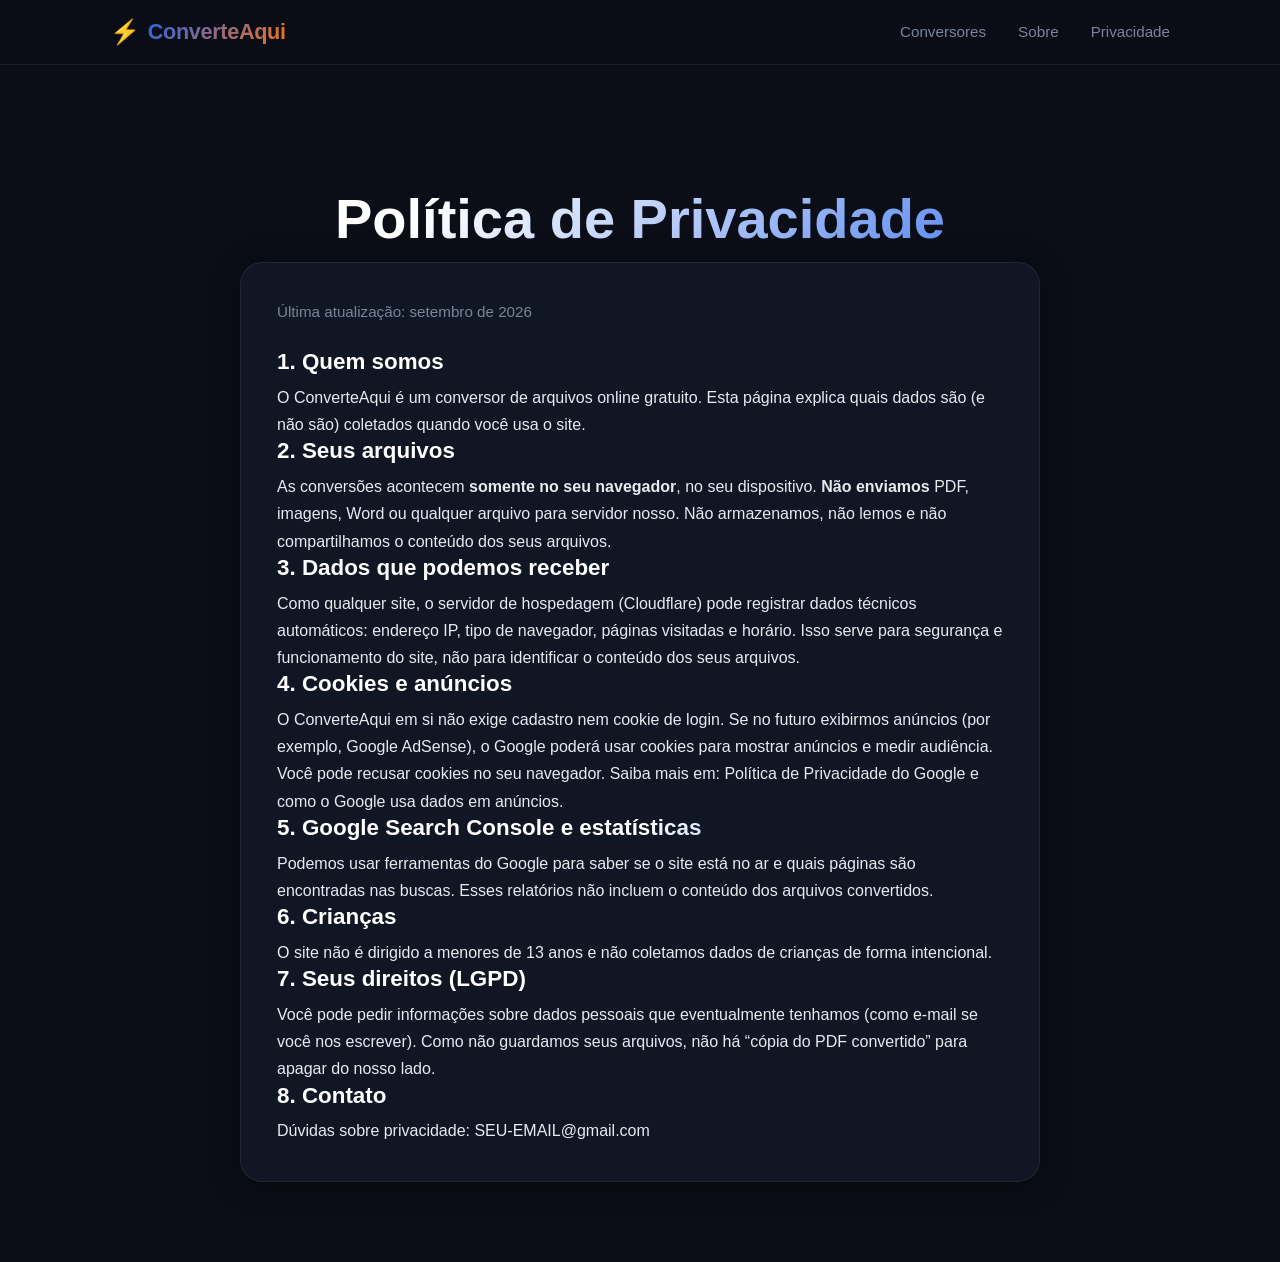
==== privacidade.html @ 91e2f609 "Create privacidade.html" ====
<!DOCTYPE html>
<html lang="pt-BR">
<head>
  <meta charset="UTF-8" />
  <meta name="viewport" content="width=device-width, initial-scale=1.0" />
  <title>Política de Privacidade – ConverteAqui</title>
  <meta name="description" content="Política de privacidade do ConverteAqui. Conversões 100% no navegador. Seus arquivos não são enviados a nenhum servidor." />
  <link rel="canonical" href="https://converteaqui.arquivoss.workers.dev/privacidade.html" />
  <link rel="stylesheet" href="style.css" />
</head>
<body>
  <header class="site-header">
    <div class="header-inner">
      <a href="index.html" class="logo" aria-label="ConverteAqui Home">
        <span class="logo-icon">⚡</span>
        <span class="logo-text">ConverteAqui</span>
      </a>
      <nav class="main-nav">
        <a href="index.html#converters">Conversores</a>
        <a href="sobre.html">Sobre</a>
        <a href="privacidade.html">Privacidade</a>
      </nav>
    </div>
  </header>

  <section class="faq-section" style="padding-top:120px;">
    <div class="container">
      <h1 class="section-title">Política de Privacidade</h1>
      <div class="panel-card" style="max-width:800px;margin:0 auto;line-height:1.7;">
        <p class="panel-desc">Última atualização: setembro de 2026</p>

        <h3>1. Quem somos</h3>
        <p>O ConverteAqui é um conversor de arquivos online gratuito. Esta página explica quais dados são (e não são) coletados quando você usa o site.</p>

        <h3>2. Seus arquivos</h3>
        <p>As conversões acontecem <strong>somente no seu navegador</strong>, no seu dispositivo. <strong>Não enviamos</strong> PDF, imagens, Word ou qualquer arquivo para servidor nosso. Não armazenamos, não lemos e não compartilhamos o conteúdo dos seus arquivos.</p>

        <h3>3. Dados que podemos receber</h3>
        <p>Como qualquer site, o servidor de hospedagem (Cloudflare) pode registrar dados técnicos automáticos: endereço IP, tipo de navegador, páginas visitadas e horário. Isso serve para segurança e funcionamento do site, não para identificar o conteúdo dos seus arquivos.</p>

        <h3>4. Cookies e anúncios</h3>
        <p>O ConverteAqui em si não exige cadastro nem cookie de login. Se no futuro exibirmos anúncios (por exemplo, Google AdSense), o Google poderá usar cookies para mostrar anúncios e medir audiência. Você pode recusar cookies no seu navegador. Saiba mais em: <a href="https://policies.google.com/privacy" target="_blank" rel="noopener">Política de Privacidade do Google</a> e <a href="https://policies.google.com/technologies/ads" target="_blank" rel="noopener">como o Google usa dados em anúncios</a>.</p>

        <h3>5. Google Search Console e estatísticas</h3>
        <p>Podemos usar ferramentas do Google para saber se o site está no ar e quais páginas são encontradas nas buscas. Esses relatórios não incluem o conteúdo dos arquivos convertidos.</p>

        <h3>6. Crianças</h3>
        <p>O site não é dirigido a menores de 13 anos e não coletamos dados de crianças de forma intencional.</p>

        <h3>7. Seus direitos (LGPD)</h3>
        <p>Você pode pedir informações sobre dados pessoais que eventualmente tenhamos (como e-mail se você nos escrever). Como não guardamos seus arquivos, não há “cópia do PDF convertido” para apagar do nosso lado.</p>

        <h3>8. Contato</h3>
        <p>Dúvidas sobre privacidade: <a href="mailto:SEU-EMAIL@gmail.com">SEU-EMAIL@gmail.com</a></p>
      </div>
    </div>
  </section>
</body>
</html>
---- style.css ----
/* ============================================================
   FileFlux — style.css
   Author: Avinash Walton
   ============================================================ */

/* ── Variables ── */
:root {
  --c-bg:        #0b0e17;
  --c-surface:   #111624;
  --c-surface2:  #181e30;
  --c-border:    rgba(255,255,255,0.07);
  --c-accent:    #2563eb;
  --c-accent2:   #f97316;
  --c-text:      #e8eaf0;
  --c-muted:     #7a859a;
  --c-yt:        #ff0000;
  --c-fb:        #1877f2;
  --c-tw:        #000000;
  --c-ig-from:   #f09433;
  --c-ig-to:     #c13584;
  --c-th:        #000000;
  --c-li:        #0a66c2;

  --radius-sm:   8px;
  --radius-md:   14px;
  --radius-lg:   22px;
  --shadow:      0 4px 32px rgba(0,0,0,0.4);
  --shadow-lg:   0 8px 60px rgba(0,0,0,0.6);
  --transition:  0.22s cubic-bezier(0.4, 0, 0.2, 1);

  --font-display: 'Syne', sans-serif;
  --font-body:    'DM Sans', sans-serif;
}

/* ── Reset & Base ── */
*, *::before, *::after { box-sizing: border-box; margin: 0; padding: 0; }

html {
  scroll-behavior: smooth;
  scroll-padding-top: 80px;
}

body {
  background: var(--c-bg);
  color: var(--c-text);
  font-family: var(--font-body);
  font-size: 16px;
  line-height: 1.6;
  -webkit-font-smoothing: antialiased;
  overflow-x: hidden;
}

a { color: inherit; text-decoration: none; }
img { max-width: 100%; display: block; }
button { cursor: pointer; border: none; background: none; font-family: inherit; }
input, select, textarea { font-family: inherit; }

.container {
  max-width: 1100px;
  margin: 0 auto;
  padding: 0 20px;
}

/* ── Typography ── */
h1, h2, h3 { font-family: var(--font-display); line-height: 1.2; }
h1 { font-size: clamp(2rem, 5vw, 3.5rem); font-weight: 800; }
h2 { font-size: clamp(1.6rem, 3.5vw, 2.4rem); font-weight: 700; }
h3 { font-size: clamp(1.1rem, 2.5vw, 1.4rem); font-weight: 700; }

/* ── Section Titles ── */
.section-title {
  text-align: center;
  margin-bottom: 10px;
  background: linear-gradient(135deg, #fff 30%, var(--c-accent));
  -webkit-background-clip: text;
  -webkit-text-fill-color: transparent;
  background-clip: text;
}
.section-sub {
  text-align: center;
  color: var(--c-muted);
  margin-bottom: 40px;
  font-size: 1rem;
}

/* ============================================================
   HEADER
   ============================================================ */
.site-header {
  position: sticky;
  top: 0;
  z-index: 100;
  background: rgba(11,14,23,0.9);
  backdrop-filter: blur(16px);
  border-bottom: 1px solid var(--c-border);
}

.header-inner {
  display: flex;
  align-items: center;
  justify-content: space-between;
  max-width: 1100px;
  margin: 0 auto;
  padding: 0 20px;
  height: 64px;
}

.logo {
  display: flex;
  align-items: center;
  gap: 8px;
  font-family: var(--font-display);
  font-weight: 800;
  font-size: 1.35rem;
  letter-spacing: -0.3px;
}
.logo-icon { font-size: 1.5rem; }
.logo-text {
  background: linear-gradient(135deg, var(--c-accent), var(--c-accent2));
  -webkit-background-clip: text;
  -webkit-text-fill-color: transparent;
  background-clip: text;
}

.main-nav {
  display: flex;
  gap: 32px;
}
.main-nav a {
  color: var(--c-muted);
  font-weight: 500;
  font-size: 0.95rem;
  transition: color var(--transition);
  position: relative;
}
.main-nav a::after {
  content: '';
  position: absolute;
  bottom: -4px; left: 0;
  width: 0; height: 2px;
  background: var(--c-accent);
  transition: width var(--transition);
}
.main-nav a:hover { color: var(--c-text); }
.main-nav a:hover::after { width: 100%; }

.hamburger {
  display: none;
  flex-direction: column;
  gap: 5px;
  padding: 4px;
}
.hamburger span {
  display: block;
  width: 24px; height: 2px;
  background: var(--c-text);
  border-radius: 2px;
  transition: all var(--transition);
}
.hamburger.open span:nth-child(1) { transform: translateY(7px) rotate(45deg); }
.hamburger.open span:nth-child(2) { opacity: 0; }
.hamburger.open span:nth-child(3) { transform: translateY(-7px) rotate(-45deg); }

.mobile-nav {
  display: none;
  flex-direction: column;
  background: var(--c-surface);
  border-top: 1px solid var(--c-border);
  overflow: hidden;
  max-height: 0;
  transition: max-height 0.35s ease;
}
.mobile-nav.open { max-height: 200px; }
.mobile-nav a {
  display: block;
  padding: 14px 24px;
  color: var(--c-muted);
  font-weight: 500;
  border-bottom: 1px solid var(--c-border);
  transition: color var(--transition), background var(--transition);
}
.mobile-nav a:hover { color: var(--c-text); background: var(--c-surface2); }

/* ============================================================
   HERO
   ============================================================ */
.hero {
  position: relative;
  padding: 100px 0 60px;
  overflow: hidden;
  text-align: center;
  z-index: 0;
}

.hero-bg-grid {
  position: absolute;
  inset: 0;
  background-image:
    linear-gradient(rgba(245,166,35,0.04) 1px, transparent 1px),
    linear-gradient(90deg, rgba(245,166,35,0.04) 1px, transparent 1px);
  background-size: 60px 60px;
  pointer-events: none;
}
.hero::before {
  content: '';
  position: absolute;
  top: -200px; left: 50%;
  transform: translateX(-50%);
  width: 600px; height: 600px;
  background: radial-gradient(circle, rgba(245,166,35,0.12) 0%, transparent 70%);
  pointer-events: none;
}

.hero-content { position: relative; z-index: 1; }

.hero-badge {
  display: inline-flex;
  align-items: center;
  gap: 6px;
  background: rgba(245,166,35,0.12);
  border: 1px solid rgba(245,166,35,0.25);
  color: var(--c-accent);
  font-size: 0.8rem;
  font-weight: 600;
  letter-spacing: 0.5px;
  padding: 6px 14px;
  border-radius: 50px;
  margin-bottom: 24px;
  animation: fadeInDown 0.6s ease both;
}

h1.hero h1 { animation: fadeInUp 0.7s ease 0.1s both; }
.hero h1 {
  animation: fadeInUp 0.7s ease 0.15s both;
  margin-bottom: 20px;
}
.accent {
  background: linear-gradient(135deg, var(--c-accent), var(--c-accent2));
  -webkit-background-clip: text;
  -webkit-text-fill-color: transparent;
  background-clip: text;
}

.hero-sub {
  color: var(--c-muted);
  font-size: clamp(0.95rem, 2vw, 1.15rem);
  max-width: 620px;
  margin: 0 auto 36px;
  animation: fadeInUp 0.7s ease 0.25s both;
}

.btn-primary {
  display: inline-block;
  background: linear-gradient(135deg, var(--c-accent), var(--c-accent2));
  color: #0b0e17;
  font-family: var(--font-display);
  font-weight: 700;
  font-size: 1rem;
  padding: 14px 36px;
  border-radius: 50px;
  transition: transform var(--transition), box-shadow var(--transition);
  box-shadow: 0 4px 24px rgba(245,166,35,0.3);
  animation: fadeInUp 0.7s ease 0.35s both;
}
.btn-primary:hover {
  transform: translateY(-2px);
  box-shadow: 0 8px 36px rgba(245,166,35,0.45);
}

/* Ticker */
.hero-ticker {
  margin-top: 56px;
  overflow: hidden;
  border-top: 1px solid var(--c-border);
  border-bottom: 1px solid var(--c-border);
  padding: 12px 0;
  background: rgba(255,255,255,0.02);
}
.ticker-track {
  display: flex;
  gap: 40px;
  white-space: nowrap;
  animation: ticker 20s linear infinite;
}
.ticker-track span {
  font-family: var(--font-display);
  font-weight: 600;
  font-size: 0.85rem;
  color: var(--c-muted);
  letter-spacing: 1px;
  text-transform: uppercase;
}
.ticker-track span::before {
  content: '•';
  margin-right: 40px;
  color: var(--c-accent);
}
@keyframes ticker { from { transform: translateX(0); } to { transform: translateX(-50%); } }

/* ============================================================
   CONVERTERS SECTION
   ============================================================ */
.converters-section {
  padding: 80px 0 60px;
  position: relative;
  z-index: 1;
}

/* Tab Grid */
.tab-grid {
  display: flex;
  flex-wrap: wrap;
  gap: 8px;
  justify-content: center;
  margin-bottom: 36px;
  position: relative;
  z-index: 2;
}

.tab-btn {
  background: var(--c-surface);
  border: 1px solid var(--c-border);
  color: var(--c-muted);
  font-family: var(--font-display);
  font-weight: 600;
  font-size: 0.82rem;
  padding: 8px 16px;
  border-radius: 50px;
  transition: all var(--transition);
  letter-spacing: 0.3px;
  cursor: pointer;
  pointer-events: all;
  user-select: none;
  -webkit-user-select: none;
  position: relative;
  z-index: 2;
  outline: none;
  appearance: none;
  -webkit-appearance: none;
}
.tab-btn:hover {
  border-color: rgba(245,166,35,0.4);
  color: var(--c-text);
  background: var(--c-surface2);
}
.tab-btn:focus-visible {
  outline: 2px solid var(--c-accent);
  outline-offset: 2px;
}
.tab-btn.active {
  background: linear-gradient(135deg, var(--c-accent), var(--c-accent2));
  border-color: transparent;
  color: #0b0e17;
}

/* Tab Panels */
.tab-panel { display: none; animation: fadeIn 0.3s ease; }
.tab-panel.active { display: block; }

.panel-card {
  background: var(--c-surface);
  border: 1px solid var(--c-border);
  border-radius: var(--radius-lg);
  padding: 36px;
  box-shadow: var(--shadow);
}
.panel-card h3 {
  margin-bottom: 8px;
  background: linear-gradient(135deg, #fff 50%, var(--c-accent));
  -webkit-background-clip: text;
  -webkit-text-fill-color: transparent;
  background-clip: text;
}
.panel-desc {
  color: var(--c-muted);
  margin-bottom: 24px;
  font-size: 0.95rem;
}

/* Drop Zone */
.drop-zone {
  display: block;
  border: 2px dashed rgba(245,166,35,0.3);
  border-radius: var(--radius-md);
  padding: 40px 20px;
  text-align: center;
  cursor: pointer;
  transition: all var(--transition);
  background: rgba(245,166,35,0.03);
  margin-bottom: 20px;
}
.drop-zone:hover, .drop-zone.dragover {
  border-color: var(--c-accent);
  background: rgba(245,166,35,0.07);
}
.drop-zone.has-file { border-color: rgba(100,255,150,0.4); background: rgba(100,255,150,0.04); }

.dz-inner { pointer-events: none; }
.dz-icon { font-size: 2.5rem; margin-bottom: 10px; }
.dz-text { font-weight: 500; color: var(--c-muted); margin-bottom: 4px; }
.dz-text span { color: var(--c-accent); text-decoration: underline; }
.dz-hint { font-size: 0.8rem; color: var(--c-muted); opacity: 0.7; }

/* Options */
.options-row {
  display: flex;
  flex-wrap: wrap;
  gap: 20px;
  margin-bottom: 20px;
}
.options-row label, .options-grid label {
  display: flex;
  flex-direction: column;
  gap: 6px;
  font-size: 0.85rem;
  color: var(--c-muted);
  font-weight: 500;
}
.options-grid {
  display: grid;
  grid-template-columns: repeat(auto-fill, minmax(180px, 1fr));
  gap: 16px;
  margin-bottom: 20px;
}

/* Form Controls */
input[type="text"],
input[type="number"],
textarea,
select {
  background: var(--c-surface2);
  border: 1px solid var(--c-border);
  border-radius: var(--radius-sm);
  color: var(--c-text);
  padding: 9px 12px;
  font-size: 0.9rem;
  outline: none;
  transition: border-color var(--transition);
  width: 100%;
}
input[type="text"]:focus,
input[type="number"]:focus,
textarea:focus,
select:focus {
  border-color: var(--c-accent);
}

.form-group {
  display: flex;
  flex-direction: column;
  gap: 6px;
  margin-bottom: 16px;
}
.form-group label { font-size: 0.85rem; color: var(--c-muted); font-weight: 500; }

.slider {
  -webkit-appearance: none;
  width: 180px;
  height: 4px;
  background: var(--c-surface2);
  border-radius: 2px;
  outline: none;
  margin-top: 4px;
}
.slider::-webkit-slider-thumb {
  -webkit-appearance: none;
  width: 16px; height: 16px;
  border-radius: 50%;
  background: var(--c-accent);
  cursor: pointer;
}

.color-input {
  width: 48px;
  height: 36px;
  border-radius: var(--radius-sm);
  border: 1px solid var(--c-border);
  background: transparent;
  cursor: pointer;
  padding: 2px;
}

.checkbox-label {
  flex-direction: row !important;
  align-items: center;
  gap: 8px !important;
  cursor: pointer;
}
.checkbox-label input { width: auto; }

/* Buttons */
.btn-convert {
  display: inline-flex;
  align-items: center;
  justify-content: center;
  gap: 8px;
  background: linear-gradient(135deg, var(--c-accent), var(--c-accent2));
  color: #0b0e17;
  font-family: var(--font-display);
  font-weight: 700;
  font-size: 0.95rem;
  padding: 13px 28px;
  border-radius: var(--radius-md);
  transition: all var(--transition);
  box-shadow: 0 4px 20px rgba(245,166,35,0.25);
  margin-top: 16px;
  width: 100%;
}
.btn-convert:hover:not(:disabled) {
  transform: translateY(-2px);
  box-shadow: 0 8px 32px rgba(245,166,35,0.4);
}
.btn-convert:disabled {
  opacity: 0.4;
  cursor: not-allowed;
  transform: none;
}
.btn-secondary {
  display: inline-flex;
  align-items: center;
  justify-content: center;
  background: var(--c-surface2);
  border: 1px solid var(--c-border);
  color: var(--c-text);
  font-family: var(--font-display);
  font-weight: 600;
  font-size: 0.9rem;
  padding: 11px 22px;
  border-radius: var(--radius-md);
  transition: all var(--transition);
  margin-top: 10px;
}
.btn-secondary:hover { border-color: var(--c-accent); color: var(--c-accent); }

.btn-row {
  display: flex;
  gap: 12px;
  flex-wrap: wrap;
}

/* Preview */
.preview-area {
  margin-top: 16px;
  display: flex;
  flex-wrap: wrap;
  gap: 12px;
  align-items: flex-start;
}
.preview-area img {
  max-width: 200px;
  max-height: 200px;
  border-radius: var(--radius-sm);
  border: 1px solid var(--c-border);
  object-fit: contain;
}
.preview-area canvas {
  max-width: 100%;
  border-radius: var(--radius-sm);
  border: 1px solid var(--c-border);
}

/* Progress */
.progress-wrap {
  margin: 14px 0;
}
.progress-bar {
  height: 6px;
  background: var(--c-surface2);
  border-radius: 3px;
  overflow: hidden;
  margin-bottom: 6px;
}
.progress-fill {
  height: 100%;
  background: linear-gradient(90deg, var(--c-accent), var(--c-accent2));
  border-radius: 3px;
  width: 0%;
  transition: width 0.3s ease;
}
#pdf2img-status, #ocr-status, #pdf2txt-status {
  font-size: 0.82rem;
  color: var(--c-muted);
}

/* Info Badge */
.info-badge {
  display: inline-block;
  background: rgba(245,166,35,0.1);
  border: 1px solid rgba(245,166,35,0.2);
  color: var(--c-accent);
  font-size: 0.82rem;
  padding: 5px 12px;
  border-radius: 50px;
  margin-top: 8px;
}

/* OCR result textarea */
#ocr-result, #pdf2txt-result {
  width: 100%;
  background: var(--c-surface2);
  border: 1px solid var(--c-border);
  border-radius: var(--radius-md);
  color: var(--c-text);
  padding: 14px;
  font-size: 0.9rem;
  resize: vertical;
  margin-top: 12px;
}
#ocr-result-wrap, #pdf2txt-result-wrap { width: 100%; }

/* ============================================================
   FEATURES SECTION
   ============================================================ */
.features-section {
  padding: 80px 0;
  background: var(--c-surface);
  border-top: 1px solid var(--c-border);
  border-bottom: 1px solid var(--c-border);
}

.features-grid {
  display: grid;
  grid-template-columns: repeat(auto-fill, minmax(280px, 1fr));
  gap: 20px;
}

.feature-card {
  background: var(--c-bg);
  border: 1px solid var(--c-border);
  border-radius: var(--radius-md);
  padding: 28px;
  transition: border-color var(--transition), transform var(--transition);
}
.feature-card:hover {
  border-color: rgba(245,166,35,0.35);
  transform: translateY(-3px);
}
.feat-icon { font-size: 2rem; margin-bottom: 14px; }
.feature-card h3 { margin-bottom: 8px; font-size: 1.05rem; }
.feature-card p { color: var(--c-muted); font-size: 0.9rem; }

/* ============================================================
   FAQ SECTION
   ============================================================ */
.faq-section {
  padding: 80px 0;
}
.faq-list {
  max-width: 780px;
  margin: 0 auto;
  display: flex;
  flex-direction: column;
  gap: 12px;
}
.faq-item {
  background: var(--c-surface);
  border: 1px solid var(--c-border);
  border-radius: var(--radius-md);
  overflow: hidden;
  transition: border-color var(--transition);
}
.faq-item[open] { border-color: rgba(245,166,35,0.35); }
.faq-item summary {
  padding: 18px 22px;
  font-family: var(--font-display);
  font-weight: 600;
  font-size: 0.97rem;
  cursor: pointer;
  list-style: none;
  display: flex;
  justify-content: space-between;
  align-items: center;
  transition: color var(--transition);
}
.faq-item summary::-webkit-details-marker { display: none; }
.faq-item summary::after {
  content: '+';
  font-size: 1.3rem;
  color: var(--c-accent);
  flex-shrink: 0;
  transition: transform var(--transition);
}
.faq-item[open] summary::after { transform: rotate(45deg); }
.faq-item summary:hover { color: var(--c-accent); }
.faq-item p {
  padding: 0 22px 18px;
  color: var(--c-muted);
  font-size: 0.92rem;
  border-top: 1px solid var(--c-border);
  padding-top: 14px;
  line-height: 1.7;
}

/* ============================================================
   FOOTER
   ============================================================ */
.site-footer {
  background: var(--c-surface);
  border-top: 1px solid var(--c-border);
  padding: 56px 0 32px;
}

.footer-brand {
  text-align: center;
  margin-bottom: 40px;
}
.footer-brand .logo-icon { font-size: 2rem; }
.footer-brand-name {
  font-family: var(--font-display);
  font-weight: 800;
  font-size: 1.8rem;
  background: linear-gradient(135deg, var(--c-accent), var(--c-accent2));
  -webkit-background-clip: text;
  -webkit-text-fill-color: transparent;
  background-clip: text;
  margin: 0 8px;
}
.footer-tagline {
  color: var(--c-muted);
  font-size: 0.88rem;
  margin-top: 6px;
}

/* Social Badges */
.social-section {
  text-align: center;
  margin-bottom: 40px;
}
.social-label {
  font-size: 0.82rem;
  color: var(--c-muted);
  letter-spacing: 1px;
  text-transform: uppercase;
  font-weight: 600;
  margin-bottom: 18px;
}
.social-badges {
  display: flex;
  flex-wrap: wrap;
  justify-content: center;
  gap: 10px;
}
.social-badge {
  display: inline-flex;
  align-items: center;
  gap: 7px;
  padding: 9px 16px;
  border-radius: 50px;
  font-size: 0.83rem;
  font-weight: 600;
  border: 1px solid transparent;
  transition: all var(--transition);
  text-decoration: none;
  font-family: var(--font-display);
}
.social-badge svg { width: 16px; height: 16px; flex-shrink: 0; }

.social-badge.yt  { background: rgba(255,0,0,0.1);   border-color: rgba(255,0,0,0.25);   color: #ff4444; }
.social-badge.fb  { background: rgba(24,119,242,0.1); border-color: rgba(24,119,242,0.25); color: #4a9eff; }
.social-badge.tw  { background: rgba(255,255,255,0.06); border-color: rgba(255,255,255,0.15); color: var(--c-text); }
.social-badge.ig  { background: rgba(193,53,132,0.1); border-color: rgba(193,53,132,0.25); color: #e1409a; }
.social-badge.th  { background: rgba(255,255,255,0.06); border-color: rgba(255,255,255,0.15); color: var(--c-text); }
.social-badge.li  { background: rgba(10,102,194,0.1);  border-color: rgba(10,102,194,0.25);  color: #5aabff; }

.social-badge.yt:hover  { background: rgba(255,0,0,0.2);   transform: translateY(-2px); }
.social-badge.fb:hover  { background: rgba(24,119,242,0.2); transform: translateY(-2px); }
.social-badge.tw:hover  { background: rgba(255,255,255,0.12); transform: translateY(-2px); }
.social-badge.ig:hover  { background: rgba(193,53,132,0.2); transform: translateY(-2px); }
.social-badge.th:hover  { background: rgba(255,255,255,0.12); transform: translateY(-2px); }
.social-badge.li:hover  { background: rgba(10,102,194,0.2);  transform: translateY(-2px); }

/* Footer Bottom */
.footer-bottom {
  text-align: center;
  border-top: 1px solid var(--c-border);
  padding-top: 24px;
}
.made-with {
  font-size: 0.95rem;
  color: var(--c-muted);
  margin-bottom: 6px;
}
.made-with strong { color: var(--c-text); }
.heart {
  display: inline-block;
  animation: heartbeat 1.2s ease infinite;
}
.copyright {
  font-size: 0.8rem;
  color: var(--c-muted);
  opacity: 0.6;
}

/* ============================================================
   TOAST
   ============================================================ */
.toast {
  position: fixed;
  bottom: 24px;
  left: 50%;
  transform: translateX(-50%) translateY(80px);
  background: var(--c-surface);
  border: 1px solid var(--c-border);
  color: var(--c-text);
  padding: 12px 24px;
  border-radius: 50px;
  font-weight: 500;
  font-size: 0.9rem;
  z-index: 9999;
  box-shadow: var(--shadow-lg);
  opacity: 0;
  transition: all 0.35s cubic-bezier(0.34, 1.56, 0.64, 1);
  pointer-events: none;
  white-space: nowrap;
}
.toast.show {
  opacity: 1;
  transform: translateX(-50%) translateY(0);
}
.toast.success { border-color: rgba(80,220,120,0.4); color: #6fd98d; }
.toast.error   { border-color: rgba(255,80,80,0.4);  color: #ff7070; }
.toast.info    { border-color: rgba(245,166,35,0.4); color: var(--c-accent); }

/* ============================================================
   ANIMATIONS
   ============================================================ */
@keyframes fadeIn { from { opacity: 0; transform: translateY(10px); } to { opacity: 1; transform: none; } }
@keyframes fadeInUp { from { opacity: 0; transform: translateY(24px); } to { opacity: 1; transform: none; } }
@keyframes fadeInDown { from { opacity: 0; transform: translateY(-16px); } to { opacity: 1; transform: none; } }
@keyframes heartbeat {
  0%, 100% { transform: scale(1); }
  25% { transform: scale(1.2); }
  50% { transform: scale(1); }
  75% { transform: scale(1.15); }
}

/* ============================================================
   RESPONSIVE
   ============================================================ */
@media (max-width: 768px) {
  .main-nav { display: none; }
  .hamburger { display: flex; }
  .mobile-nav { display: flex; }

  .hero { padding: 70px 0 40px; }
  .panel-card { padding: 22px 16px; }
  .options-grid { grid-template-columns: 1fr 1fr; }
  .tab-grid { gap: 6px; }
  .tab-btn { font-size: 0.75rem; padding: 7px 12px; }
  .features-grid { grid-template-columns: 1fr; }
  .social-badges { gap: 8px; }
  .social-badge { padding: 8px 12px; font-size: 0.78rem; }
  .btn-row { flex-direction: column; }
  .btn-row .btn-secondary,
  .btn-row .btn-convert { width: 100%; }
}

@media (max-width: 480px) {
  .options-grid { grid-template-columns: 1fr; }
  .options-row { flex-direction: column; }
  .preview-area img { max-width: 100%; }
  .tab-grid { justify-content: flex-start; overflow-x: auto; flex-wrap: nowrap; padding-bottom: 4px; }
  .tab-grid::-webkit-scrollbar { height: 3px; }
  .tab-grid::-webkit-scrollbar-thumb { background: var(--c-accent); border-radius: 3px; }
  .tab-btn { flex-shrink: 0; }
}



/* ============================================================
   COMPRESS MODE TOGGLE
   ============================================================ */
.compress-mode-toggle {
  display: flex;
  gap: 0;
  margin: 20px 0 0;
  border-radius: var(--radius-sm);
  overflow: hidden;
  border: 1px solid var(--c-border);
  width: fit-content;
}
.mode-btn {
  background: var(--c-surface2);
  border: none;
  color: var(--c-muted);
  font-family: var(--font-display);
  font-weight: 600;
  font-size: 0.82rem;
  padding: 9px 20px;
  cursor: pointer;
  transition: all var(--transition);
  pointer-events: all;
}
.mode-btn:first-child { border-right: 1px solid var(--c-border); }
.mode-btn.active {
  background: linear-gradient(135deg, var(--c-accent), var(--c-accent2));
  color: #0b0e17;
}
.mode-btn:hover:not(.active) { background: var(--c-surface); color: var(--c-text); }

/* ============================================================
   TARGET SIZE ROW (PDF Resizer / Merger / Compressor)
   ============================================================ */
.target-size-row {
  margin: 16px 0 4px;
  display: flex;
  flex-direction: column;
  gap: 10px;
}
.targetsize-inputs {
  display: flex;
  flex-wrap: wrap;
  align-items: center;
  gap: 10px;
  background: rgba(245,166,35,0.06);
  border: 1px solid rgba(245,166,35,0.2);
  border-radius: var(--radius-sm);
  padding: 12px 14px;
}
.targetsize-inputs input[type="number"] {
  width: 120px;
  flex-shrink: 0;
}
.targetsize-inputs select {
  width: 80px;
  flex-shrink: 0;
}
.targetsize-hint {
  font-size: 0.78rem;
  color: var(--c-muted);
  flex: 1;
  min-width: 160px;
  line-height: 1.5;
}

/* ============================================================
   PDF MERGE FILE LIST
   ============================================================ */
.merge-file-list {
  display: flex;
  flex-direction: column;
  gap: 8px;
  margin: 14px 0;
}
.merge-file-item {
  display: flex;
  align-items: center;
  gap: 10px;
  background: var(--c-surface2);
  border: 1px solid var(--c-border);
  border-radius: var(--radius-sm);
  padding: 10px 14px;
  cursor: grab;
  transition: border-color var(--transition), background var(--transition);
  user-select: none;
}
.merge-file-item:active { cursor: grabbing; }
.merge-file-item.dragging {
  opacity: 0.45;
  border-color: var(--c-accent);
}
.merge-file-item.drag-over {
  border-color: var(--c-accent);
  background: rgba(245,166,35,0.08);
}
.merge-file-drag-handle {
  color: var(--c-muted);
  font-size: 1.1rem;
  flex-shrink: 0;
  cursor: grab;
}
.merge-file-name {
  flex: 1;
  font-size: 0.88rem;
  color: var(--c-text);
  white-space: nowrap;
  overflow: hidden;
  text-overflow: ellipsis;
}
.merge-file-size {
  font-size: 0.78rem;
  color: var(--c-muted);
  flex-shrink: 0;
}
.merge-file-remove {
  background: none;
  border: none;
  color: var(--c-muted);
  font-size: 1rem;
  cursor: pointer;
  padding: 2px 6px;
  border-radius: 4px;
  transition: color var(--transition), background var(--transition);
  flex-shrink: 0;
}
.merge-file-remove:hover { color: #ff7070; background: rgba(255,80,80,0.1); }
.merge-list-hint {
  font-size: 0.78rem;
  color: var(--c-muted);
  margin-top: 4px;
  text-align: center;
  opacity: 0.7;
}

/* ============================================================
   SCROLLBAR
   ============================================================ */
::-webkit-scrollbar { width: 6px; }
::-webkit-scrollbar-track { background: var(--c-bg); }
::-webkit-scrollbar-thumb { background: var(--c-surface2); border-radius: 3px; }
::-webkit-scrollbar-thumb:hover { background: var(--c-accent); }

/* Selection */
::selection { background: rgba(245,166,35,0.25); color: var(--c-text); }
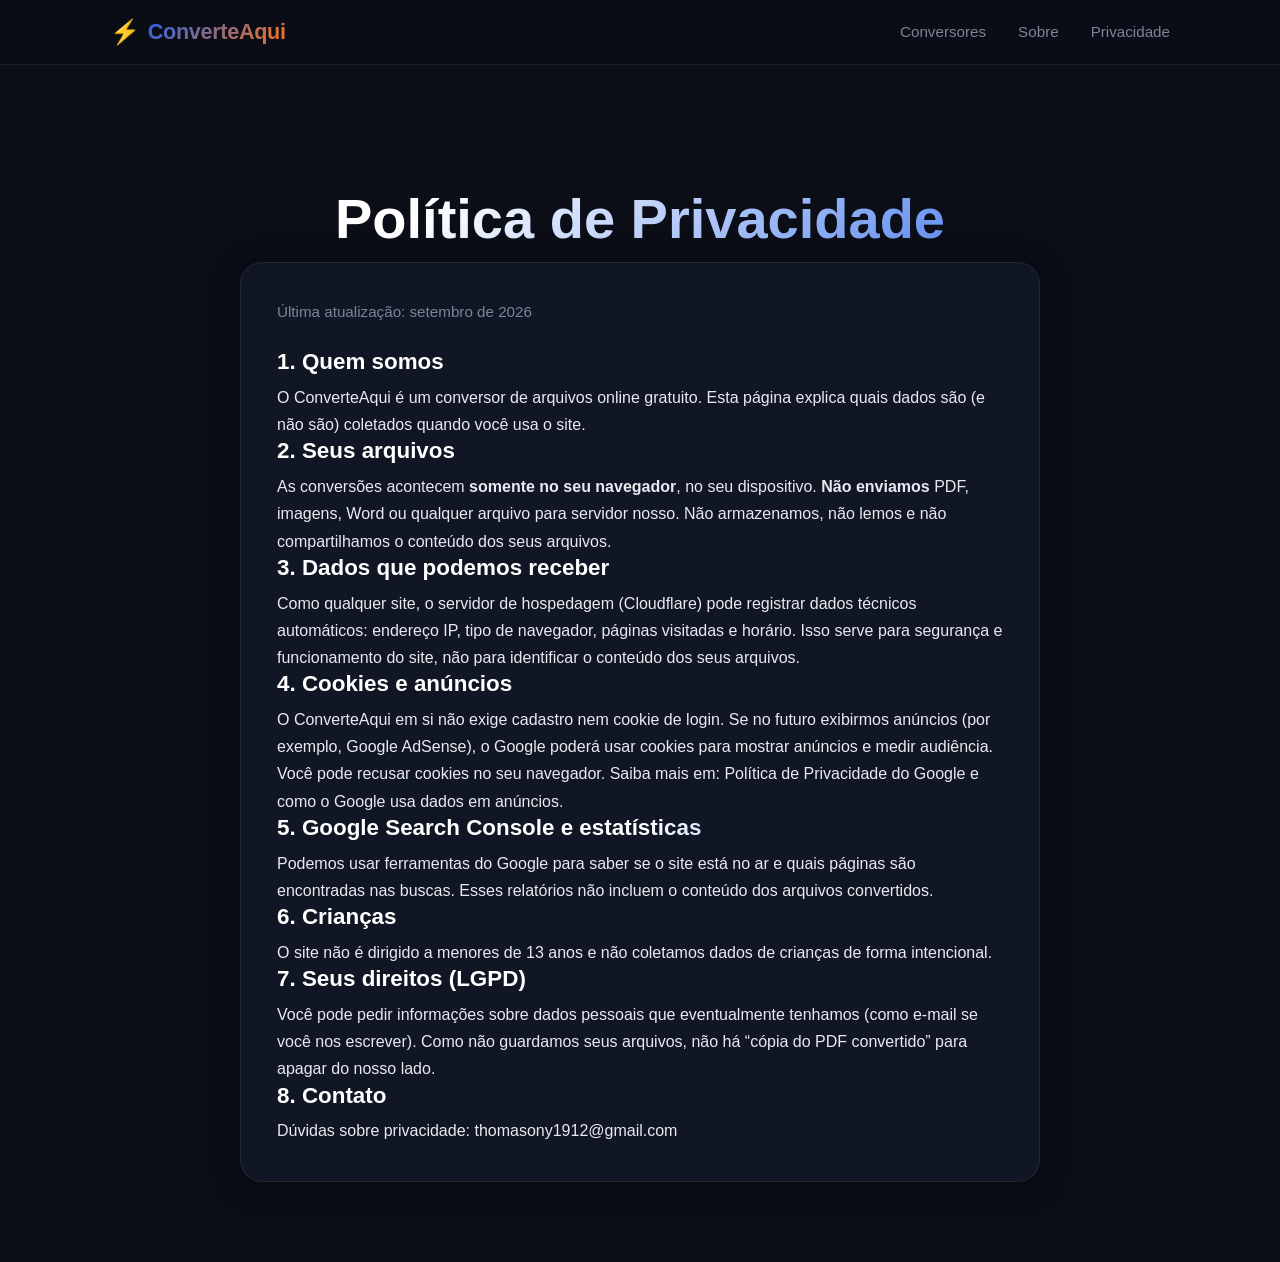
==== commit 43dd06cb: "Update privacidade.html" ====
--- a/privacidade.html
+++ b/privacidade.html
@@ -51,7 +51,7 @@
         <p>Você pode pedir informações sobre dados pessoais que eventualmente tenhamos (como e-mail se você nos escrever). Como não guardamos seus arquivos, não há “cópia do PDF convertido” para apagar do nosso lado.</p>
 
         <h3>8. Contato</h3>
-        <p>Dúvidas sobre privacidade: <a href="mailto:SEU-EMAIL@gmail.com">SEU-EMAIL@gmail.com</a></p>
+        <p>Dúvidas sobre privacidade: <a href="mailto:thomasony1912@gmail.com">thomasony1912@gmail.com</a></p>
       </div>
     </div>
   </section>
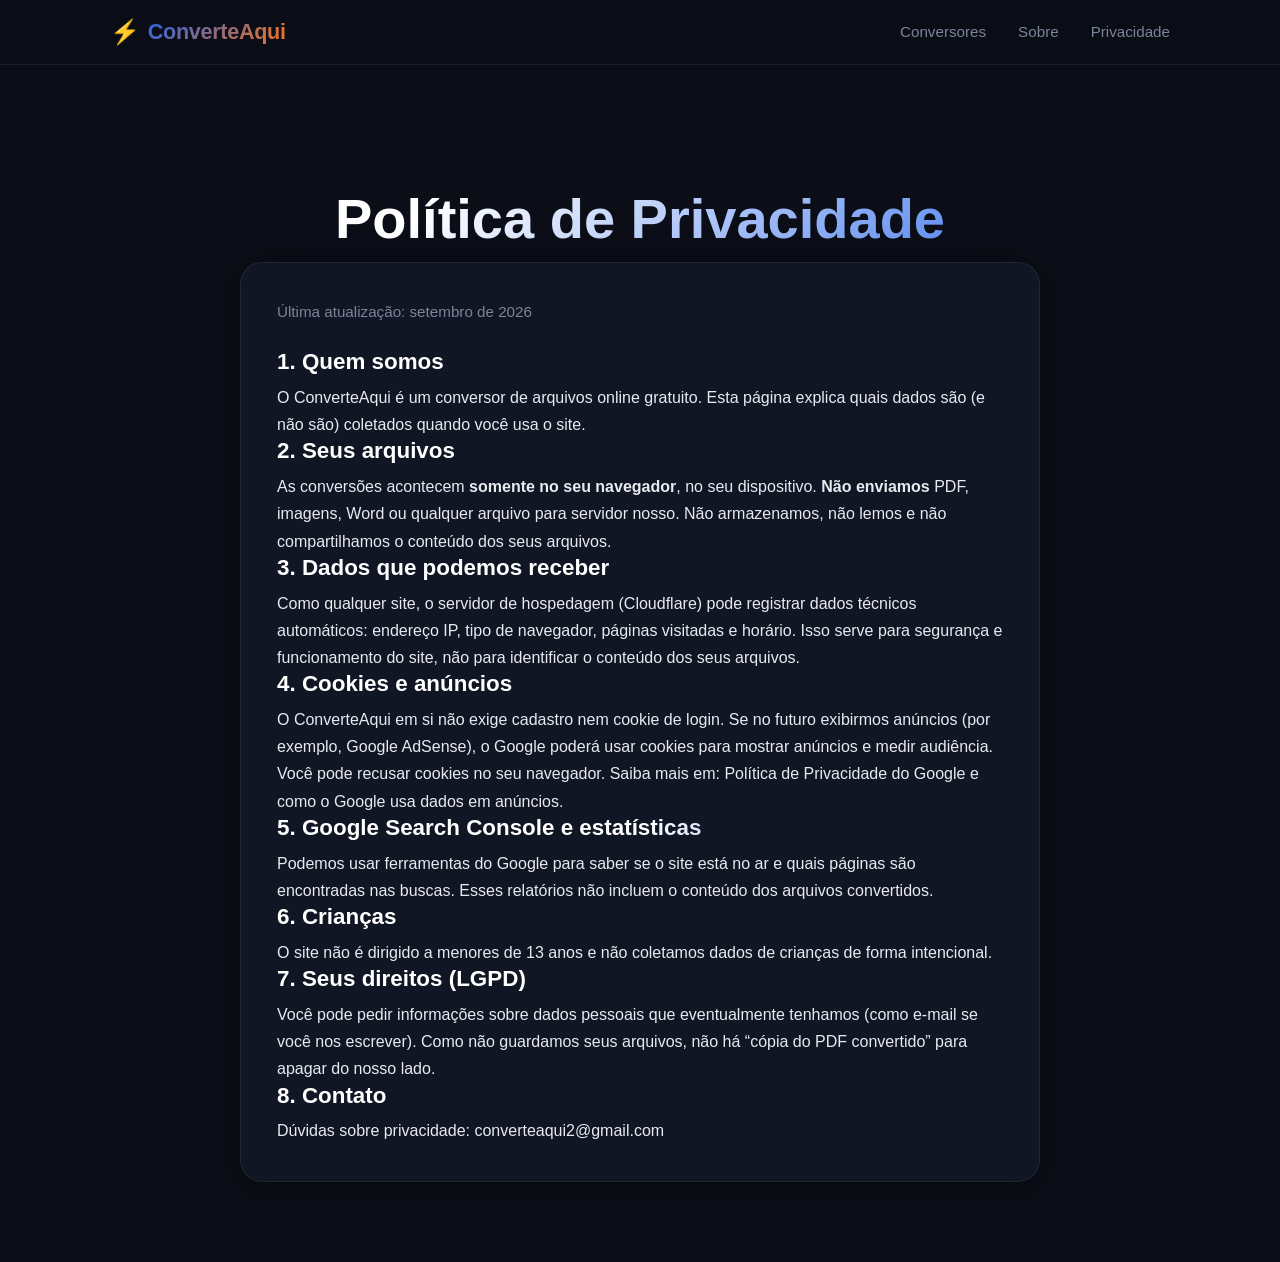
==== commit 2582d1b0: "Update privacidade.html" ====
--- a/privacidade.html
+++ b/privacidade.html
@@ -51,7 +51,7 @@
         <p>Você pode pedir informações sobre dados pessoais que eventualmente tenhamos (como e-mail se você nos escrever). Como não guardamos seus arquivos, não há “cópia do PDF convertido” para apagar do nosso lado.</p>
 
         <h3>8. Contato</h3>
-        <p>Dúvidas sobre privacidade: <a href="mailto:thomasony1912@gmail.com">thomasony1912@gmail.com</a></p>
+        <p>Dúvidas sobre privacidade: <a href="mailto:converteaqui2@gmail.com">converteaqui2@gmail.com</a></p>
       </div>
     </div>
   </section>
